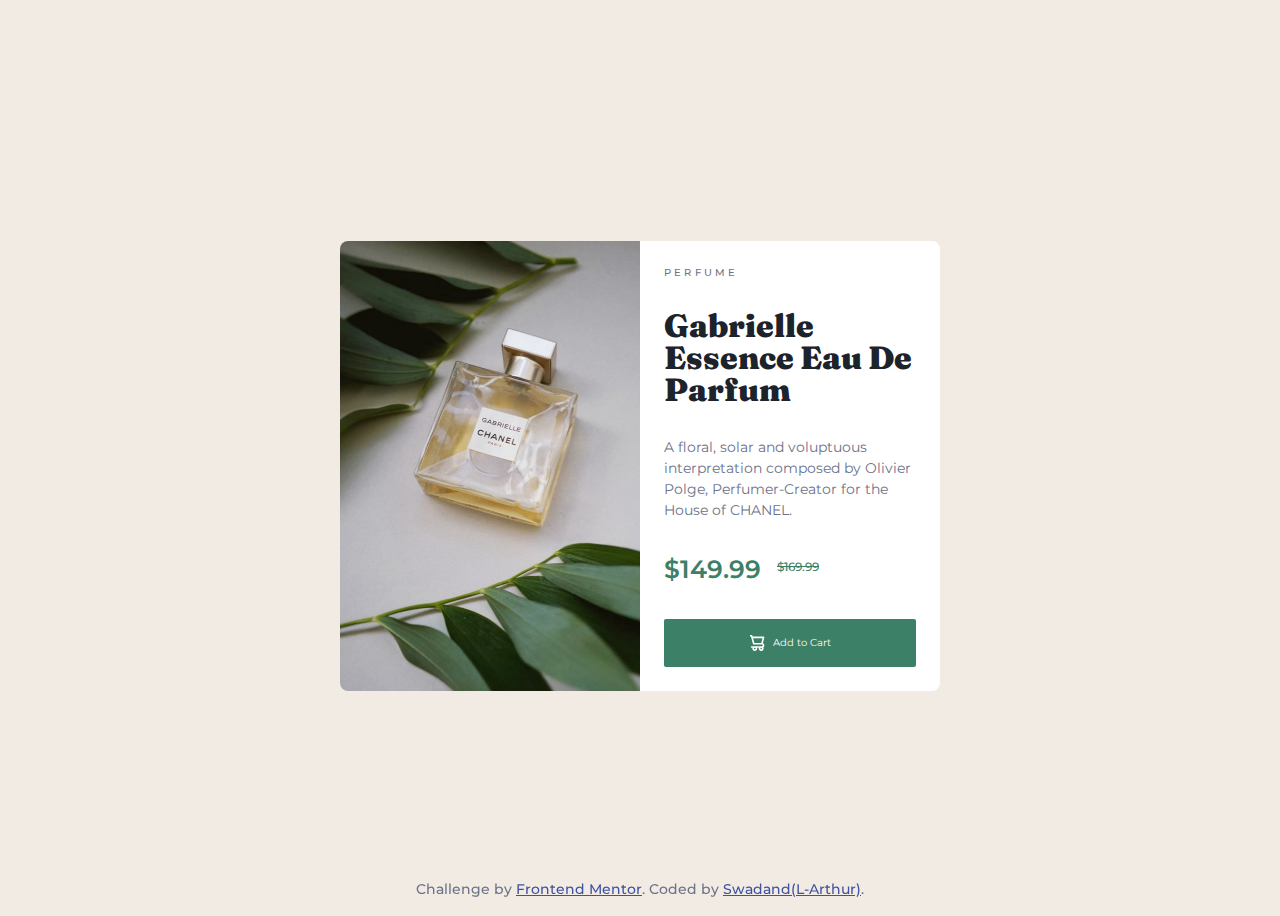
==== index.html @ b6214385 "its my first time :)" ====
<!DOCTYPE html>
<html lang="en">

<head>
    <meta charset="UTF-8">
    <meta name="viewport" content="width=device-width, initial-scale=1.0">
    <!-- displays site properly based on user's device -->

    <link rel="icon" type="image/png" sizes="32x32" href="./images/favicon-32x32.png">
    <link rel="stylesheet" href="./style.css">

    <title>Frontend Mentor | Product preview card component</title>

</head>

<body>
    <article class="cardContainer">
        <picture class="productImg">
            <source srcset="./images/image-product-desktop.jpg" media="(min-width: 550px)">
            <img src="./images/image-product-mobile.jpg" alt="product image">
        </picture>


        <div class="productText">
            <div class="subheading">Perfume</div>
            <h1 class="heading">Gabrielle Essence Eau De Parfum</h1>
            <div class="productDescription">A floral, solar and voluptuous interpretation composed by Olivier Polge, Perfumer-Creator for the House of CHANEL.</div>

            <div class="price">
                <div class="discountPrice">$149.99</div>
                <div class="ogPrice">$169.99</div>
            </div>

            <button class="addTCText" data-icon="shoppingCart">Add to Cart</button>

        </div>
    </article>

    <div class="attribution">
        Challenge by <a href="https://www.frontendmentor.io?ref=challenge" target="_blank">Frontend Mentor</a>. Coded by <a href="#">Swadand(L-Arthur)</a>.
    </div>
</body>

</html>
---- style.css ----
@import url('https://fonts.googleapis.com/css2?family=Montserrat:wght@100;500&display=swap');
@import url('https://fonts.googleapis.com/css2?family=Fraunces:opsz,wght@9..144,500&display=swap');
*::before,
*::after {
    box-sizing: border-box;
}


/*
    2. Remove default margin
  */

* {
    margin: 0;
}


/*
    3. Allow percentage-based heights in the application
  */

html,
body {
    height: 100%;
}


/*
    Typographic tweaks!
    4. Add accessible line-height
    5. Improve text rendering
  */

body {
    line-height: 1.5;
    -webkit-font-smoothing: antialiased;
}


/*
    6. Improve media defaults
  */

img,
picture,
video,
canvas,
svg {
    display: block;
    max-width: 100%;
}


/*
    7. Remove built-in form typography styles
  */

input,
button,
textarea,
select {
    font: inherit;
}


/*
    8. Avoid text overflows
  */

p,
h1,
h2,
h3,
h4,
h5,
h6 {
    overflow-wrap: break-word;
}


/*
    9. Create a root stacking context
  */

#root,
#__next {
    isolation: isolate;
}

body {
    background-color: hsl(32, 37%, 92%);
    font-family: Montserrat;
    font-weight: 500;
    font-size: .875rem;
    color: hsl(228, 12%, 48%);
    display: grid;
    place-content: center;
    margin: 1rem;
}

.cardContainer {
    background-color: hsl(0, 0%, 100%);
    border-radius: .5rem;
    overflow: hidden;
    display: grid;
    max-width: 600px;
}

@media (min-width:550px) {
    .cardContainer {
        grid-template-columns: 1fr 1fr;
    }
}

h1 {
    font-family: Fraunces !important;
    font-weight: 900;
    font-size: 2rem;
    line-height: 2rem;
    color: hsl(212, 21%, 14%);
}

.productText {
    padding: 1.5rem;
    display: grid;
    gap: .8rem;
}

.subheading {
    font-size: .825rem;
    letter-spacing: .2rem;
    text-transform: uppercase;
    font-size: 10px;
}

.productDescription {
    font-weight: 400;
    font-size: 14px;
}

.price {
    display: flex;
    flex-direction: row;
    flex-wrap: wrap;
    gap: 1rem;
}

.discountPrice {
    color: hsl(158, 36%, 37%);
    font-size: 25px;
    font-weight: 600;
}

.ogPrice {
    color: hsl(158, 36%, 37%);
    font-size: 12px;
    text-decoration: line-through;
    padding-top: 7px;
}

.addTCText {
    font-weight: 400;
    font-size: 10px;
    display: inline-flex;
}

button {
    color: hsl(0, 0%, 100%);
    background-color: hsl(158, 36%, 37%);
    border: 0ch;
    border-radius: .2em;
    text-decoration: none;
    justify-content: center;
    display: inline-flex;
    align-items: center;
    gap: .5rem;
    padding: .75em 2em;
}

button:hover {
    background-color: hsl(157, 38%, 15%);
}

button[data-icon="shoppingCart"]::before {
    content: "";
    background-image: url("./images/icon-cart.svg");
    width: 15px;
    height: 16px;
}

.attribution {
    position: fixed;
    bottom: 0%;
    left: 0%;
    right: 0%;
    font-size: 14px;
    text-align: center;
}

.attribution a {
    color: hsl(228, 45%, 44%);
}
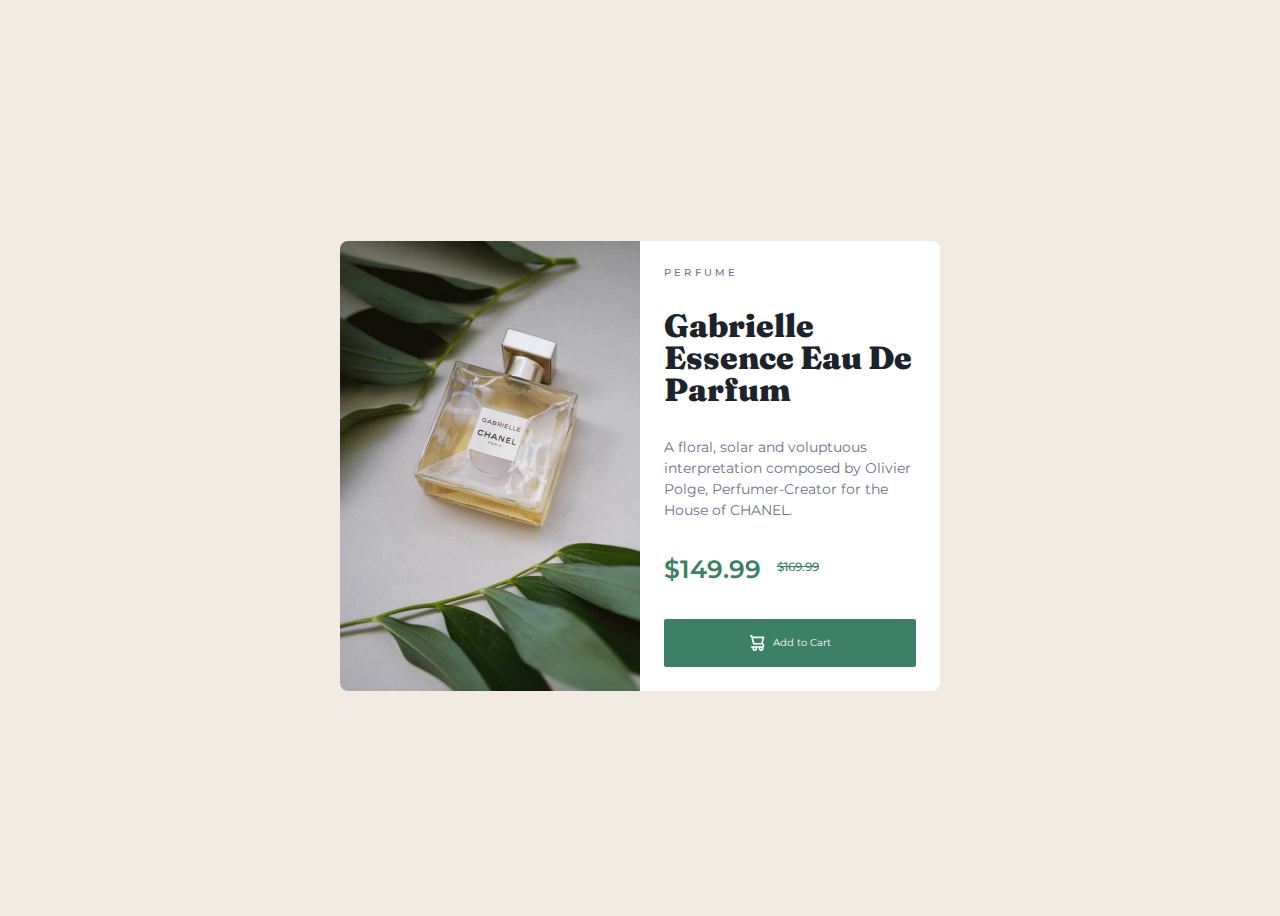
==== commit 4c5dc619: "Nothing much" ====
--- a/index.html
+++ b/index.html
@@ -35,10 +35,6 @@
 
         </div>
     </article>
-
-    <div class="attribution">
-        Challenge by <a href="https://www.frontendmentor.io?ref=challenge" target="_blank">Frontend Mentor</a>. Coded by <a href="#">Swadand(L-Arthur)</a>.
-    </div>
 </body>
 
-</html>+</html>
